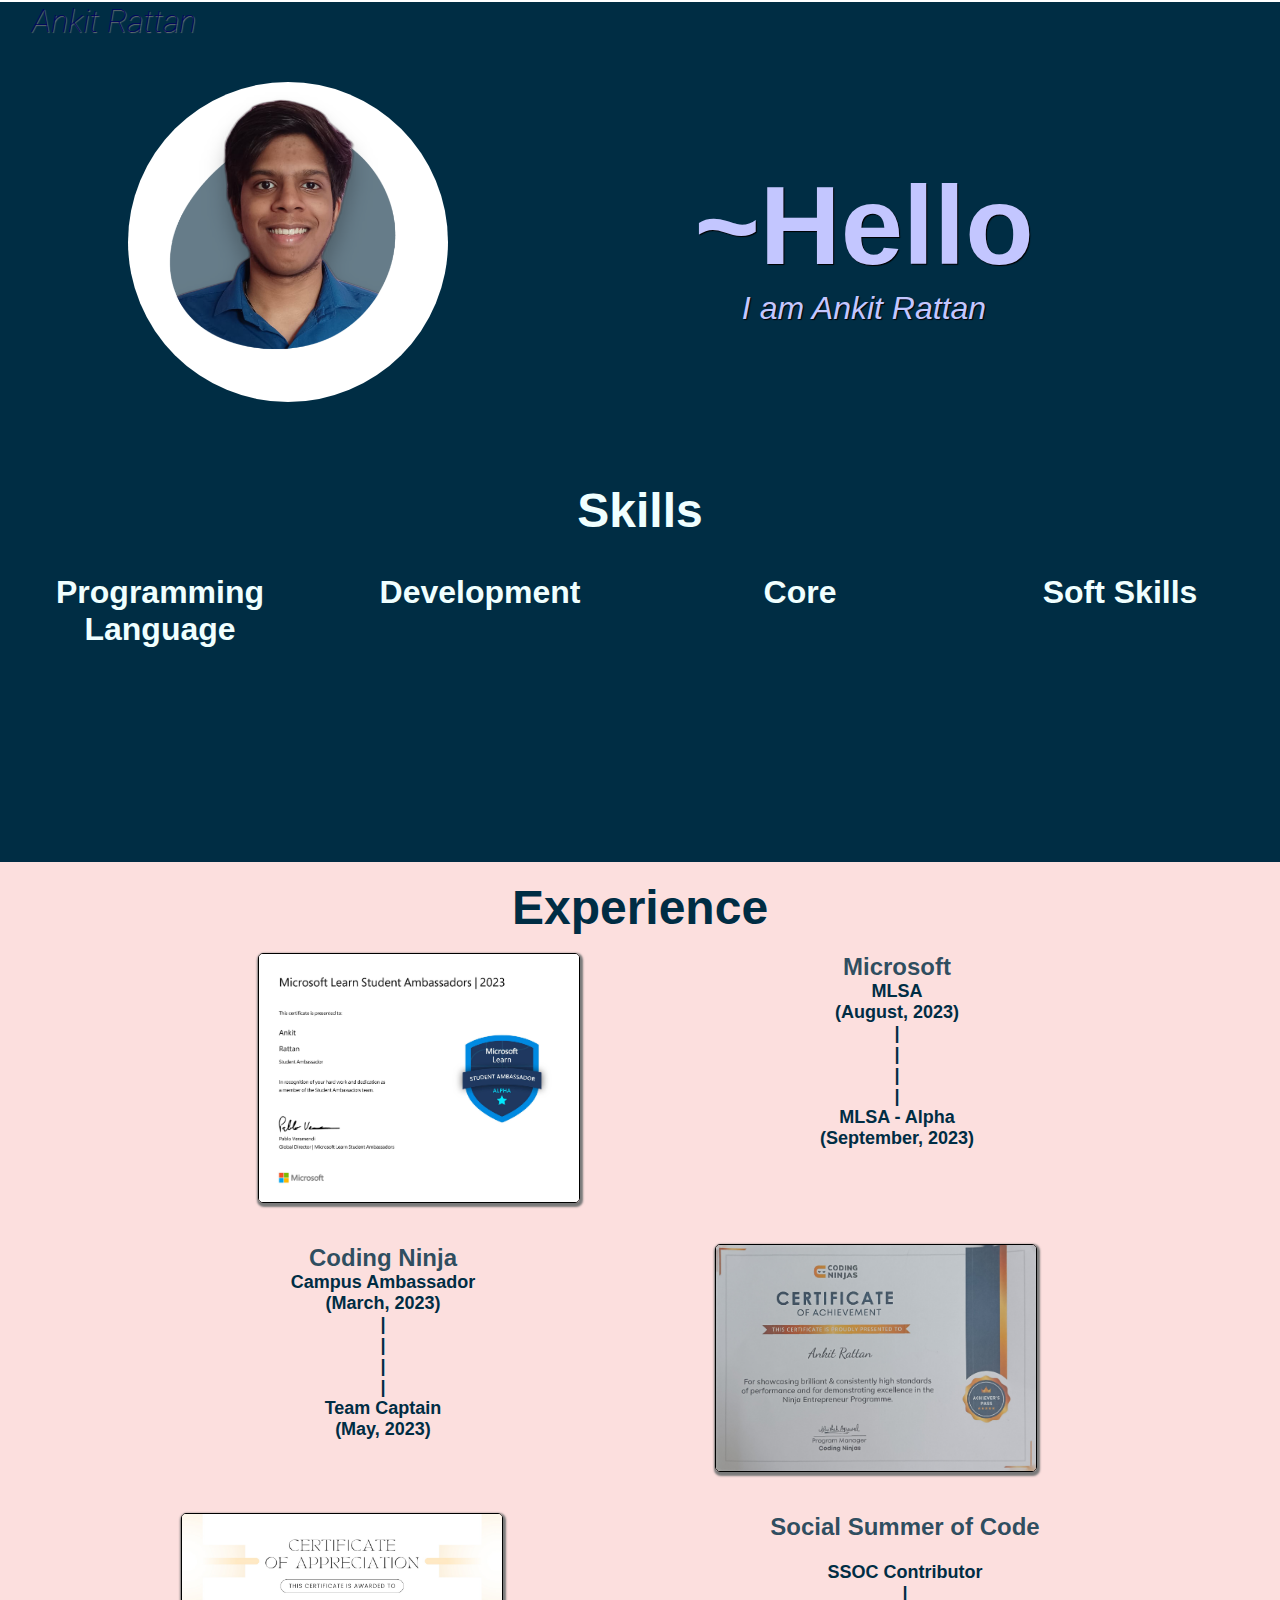
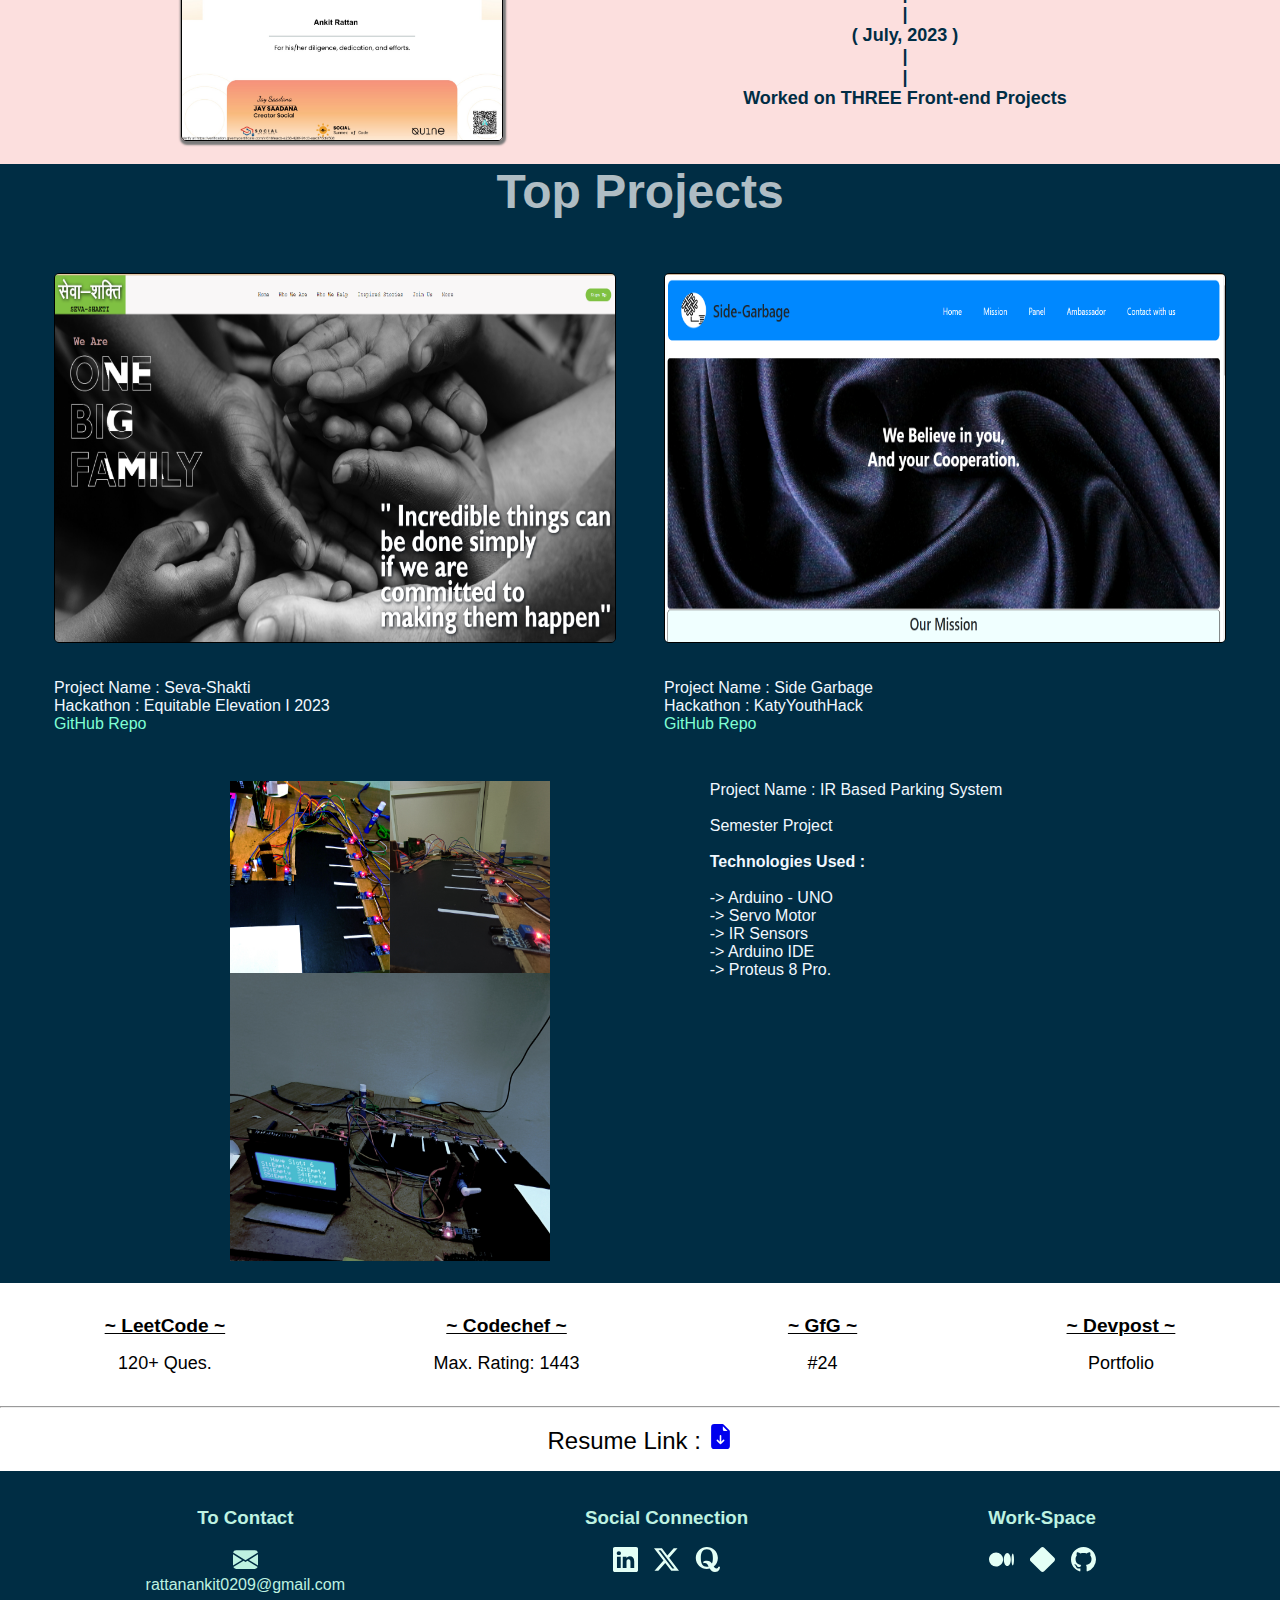
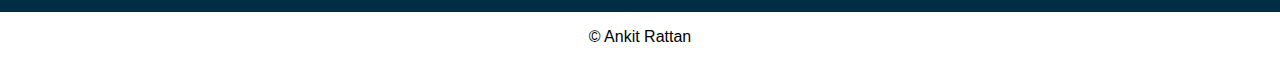
==== Task-1/index.html @ 02dae60f "more changes" ====
<!DOCTYPE html>
<html lang="en">
<head>
    <meta charset="UTF-8">
    <meta name="viewport" content="width=device-width, initial-scale=1.0">
    <title>Portfolio (Task_1)</title>
    <link rel="stylesheet" href="style.css">
    <link rel="stylesheet" href="https://fonts.googleapis.com/css?family=Roboto:100&display=swap">

    <style>
        
    </style>
</head>
<body>
<div class="upper">

    <!-- Header Section -->
    <nav>
        <h3><i>Ankit Rattan</i></h3>
    </nav>
    
    <br>
    
    <!-- About Section  -->
    
    <section class="about">
        <div class="image">
            <img src="images/profile-pic (1).png" alt="">
        </div>
        
        <div class="bio">
            <p><b> ~Hello  </b><br> I am Ankit Rattan </p>
            
        </div>
    </section>
    
    <br><br>
</div>
    <!-- Skill Section -->
    <section class="skill">
        <br>
        <h1>Skills</h1>
        <br><br>
        <div class="inside-skill">
            
            <div  class="prg skills">
                <h3><b>Programming Language</b></h3>
                <p>
                    C++ <br> Python <br> C
                </p>
            </div>
            <div class="dev skills">
                <h3><b>Development</b></h3>
                <p>

                    HTML <br> CSS <br> Bootstrap Framework <br> Javascript <br> JQuery
                </p>
                
            </div>
            <div class="core skills">
                <h3><b>Core</b></h3>
                <p>
                    Network Analysis <br> Transmission Line 
                <br><br><br>
                </p>
            </div>
            <div class="soft skills">
                <h3><b>Soft Skills</b></h3>
                <p>
                    Content Development <br> Digital Marketing <br> SEO 
                </p>
            </div>
        </div>
        </section>
    

    <!-- Experience -->

    
    <section class="exper">
        <br>
        <h1>Experience</h1>
        <br>
        <div class="inside-exp">
            <div class="microsoft common-exp">
                <div class="micro-img">
                    <img class="micro-ssoc-img" src="images/Microsoft Student Ambassador Certificate Alpha.jpg" alt="">
                </div>
                <div class="exp-side">

                    <h3>Microsoft</h3>
                    <span>                        
                        MLSA <br> (August, 2023)
                        <br>|<br>|<br>|<br>|<br>
                        MLSA - Alpha   
                        <br> (September, 2023)                 
                    </span>
                </div>

            </div>
            <br><br>
            <div class="cn common-exp">
                <div class="exp-side">
                    
                    <h3>Coding Ninja</h3>
                    
                    <span>
                        Campus Ambassador
                        <br> (March, 2023)
                        <br>|<br>|<br>|<br>|<br>
                        Team Captain
                        <br>
                        (May, 2023)
                    </span>
                </div>
                <div class="cn img">
                    <img id="cn-img" src="images/Cert. of achievement.jpg" alt="">
                </div>

            </div>
            <br><br>
            <div class="ssoc common-exp">
                <div class="ssoc-img">
                    <img class="micro-ssoc-img" src="images/Certificate SSOC-2.png" alt="">
                </div>
                <div class="exp-side">

                    <h3>Social Summer of Code</h3>
                    <br>
                    <span>
                        SSOC Contributor
                        <br>|<br>|<br>( July, 2023 ) <br>|<br>|<br>
                        Worked on THREE Front-end Projects
                    </span>
                    
                </div>
                </div>
        </div>
        <br>
    </section>



        
    <!-- Project Section  -->
    <div class="main-prj">
        
        <h1>Top Projects</h1>
        <br><br><br>
            <section class="project">
                
                <div class="seva-shakti prj-div">
                    <div class="images seva">
                    <img src="images/seva-shatki.png" alt="">
                </div>
                
                <div class="seva-shakti-txt">
                    <p>Project Name : Seva-Shakti</p>
                    
                    <p>Hackathon : Equitable Elevation I 2023</p>
                    
                    <a href="https://github.com/Ankit-Rattan/EQ-Hacks-Submission">GitHub Repo</a>
                    
                    
                </div>
            </div>
            <div class="side-garbage prj-div">
                <div class="images side">
                    <img src="images/side-garbage.png" alt="">
                </div>
                <div class="side-garbage-txt">
                    <p>Project Name : Side Garbage</p>
                    
                    <p>Hackathon : KatyYouthHack</p>
                    
                    <a href="https://github.com/Ankit-Rattan/KatyYouthHack"> GitHub Repo</a>
                </div>
            </div>
            <div class="ard-park ">
                <div class="ard ">
                    <img src="images/project-ard.jpg" alt="">
                    
                </div>
                <div class="ard-txt">
                    
                    <p>Project Name : IR Based Parking System</p>
                    <br>
                    <p>Semester Project</p>
                    <br>
                    <p><b>Technologies Used :</b> <br> <br> -> Arduino - UNO <br> -> Servo Motor <br>-> IR Sensors <br> -> Arduino IDE <br> -> Proteus 8 Pro.</p>
                </div>
            </div>
            <div class="course-prj">

            </div>
        </section>
        <br>
    </div>
        
    <!-- Blogs -->
    <section class="blog">

    </section>
    <!-- Programming Link -->


    <section class="cp">
        <div class="leetcode com-cp">
            <a href="https://leetcode.com/rattanankit2004/">~ LeetCode ~</a>
            <p>120+ Ques.</p>
        </div>
        <div class="codechef com-cp">
            <a href="https://www.codechef.com/users/ankitrattan "> ~ Codechef ~</a>
            <p>Max. Rating: 1443</p>
        </div>

        <div class="gfg com-cp">
            <a href="https://auth.geeksforgeeks.org/user/rattananul1v/practice">~ GfG ~</a>
            <p>#24</p>
        </div>

        <div class="devpost com-cp">
            <a href="https://devpost.com/rattanankit2004?ref_content=user-portfolio&ref_feature=portfolio&ref_medium=global-nav">~ Devpost ~</a>
            <p>Portfolio</p>
        </div>
    </section>
<hr>
    <!-- Resume Section -->
    <section class="resume">
        <!-- Link to Resume  -->
        Resume Link : 
        <!-- Download icon  -->
        <a href="#resume-link">
            <svg xmlns="http://www.w3.org/2000/svg" width="25" height="25" fill="currentColor" class="bi bi-file-earmark-arrow-down-fill" viewBox="0 0 16 16">
                <path d="M9.293 0H4a2 2 0 0 0-2 2v12a2 2 0 0 0 2 2h8a2 2 0 0 0 2-2V4.707A1 1 0 0 0 13.707 4L10 .293A1 1 0 0 0 9.293 0zM9.5 3.5v-2l3 3h-2a1 1 0 0 1-1-1zm-1 4v3.793l1.146-1.147a.5.5 0 0 1 .708.708l-2 2a.5.5 0 0 1-.708 0l-2-2a.5.5 0 0 1 .708-.708L7.5 11.293V7.5a.5.5 0 0 1 1 0z"/>
            </svg>
        </a>


    </section>
    <!-- Contact Section  -->

    <section class="contact">
        <!-- <h1>Let's Grow Together</h1> -->
        <br><br>
        <div class="inner-contact">


            <!-- Email -->
            <div class="email-contact">
               <h3> To Contact </h3>
                <br>
                <svg xmlns="http://www.w3.org/2000/svg" width="25" height="25" fill="currentColor" class="bi bi-envelope-fill" viewBox="0 0 16 16">
                    <path d="M.05 3.555A2 2 0 0 1 2 2h12a2 2 0 0 1 1.95 1.555L8 8.414.05 3.555ZM0 4.697v7.104l5.803-3.558L0 4.697ZM6.761 8.83l-6.57 4.027A2 2 0 0 0 2 14h12a2 2 0 0 0 1.808-1.144l-6.57-4.027L8 9.586l-1.239-.757Zm3.436-.586L16 11.801V4.697l-5.803 3.546Z"/>
                  </svg>

                <p>rattanankit0209@gmail.com</p>
                  <br>
            </div>
            
            <!-- Social Contact -->
            <div class="social-contact ">
                <h3>Social Connection</h3>
                <br>
                <div class="social-line">

                    <!-- LinkedIn -->
                    <div class="linkedin">
                        <a href=""><svg xmlns="http://www.w3.org/2000/svg" width="25" height="25" fill="currentColor" class="bi bi-linkedin" viewBox="0 0 16 16">
                        <path d="M0 1.146C0 .513.526 0 1.175 0h13.65C15.474 0 16 .513 16 1.146v13.708c0 .633-.526 1.146-1.175 1.146H1.175C.526 16 0 15.487 0 14.854V1.146zm4.943 12.248V6.169H2.542v7.225h2.401zm-1.2-8.212c.837 0 1.358-.554 1.358-1.248-.015-.709-.52-1.248-1.342-1.248-.822 0-1.359.54-1.359 1.248 0 .694.521 1.248 1.327 1.248h.016zm4.908 8.212V9.359c0-.216.016-.432.08-.586.173-.431.568-.878 1.232-.878.869 0 1.216.662 1.216 1.634v3.865h2.401V9.25c0-2.22-1.184-3.252-2.764-3.252-1.274 0-1.845.7-2.165 1.193v.025h-.016a5.54 5.54 0 0 1 .016-.025V6.169h-2.4c.03.678 0 7.225 0 7.225h2.4z"/>
                      </svg></a>
                </div>
                <!-- Twitter -->
                <div class="twitter">
                    <a href=""><svg xmlns="http://www.w3.org/2000/svg" width="25" height="25" fill="currentColor" class="bi bi-twitter-x" viewBox="0 0 16 16">
                        <path d="M12.6.75h2.454l-5.36 6.142L16 15.25h-4.937l-3.867-5.07-4.425 5.07H.316l5.733-6.57L0 .75h5.063l3.495 4.633L12.601.75Zm-.86 13.028h1.36L4.323 2.145H2.865l8.875 11.633Z"/>
                    </svg>
                </a>
            </div>
            <!-- Quora -->
            <div class="quora">
                <a href=""><svg xmlns="http://www.w3.org/2000/svg" width="25" height="25" fill="currentColor" class="bi bi-quora" viewBox="0 0 16 16">
                    <path d="M8.73 12.476c-.554-1.091-1.204-2.193-2.473-2.193-.242 0-.484.04-.707.142l-.43-.863c.525-.45 1.373-.808 2.464-.808 1.697 0 2.568.818 3.26 1.86.41-.89.605-2.093.605-3.584 0-3.724-1.165-5.636-3.885-5.636-2.68 0-3.839 1.912-3.839 5.636 0 3.704 1.159 5.596 3.84 5.596.425 0 .811-.046 1.166-.15Zm.665 1.3a7.127 7.127 0 0 1-1.83.244C3.994 14.02.5 11.172.5 7.03.5 2.849 3.995 0 7.564 0c3.63 0 7.09 2.828 7.09 7.03 0 2.337-1.09 4.236-2.675 5.464.512.767 1.04 1.277 1.773 1.277.802 0 1.125-.62 1.179-1.105h1.043c.061.647-.262 3.334-3.178 3.334-1.767 0-2.7-1.024-3.4-2.224Z"/>
                </svg></a>
            </div>
        </div>
        </div>
            
            <!-- Work-show  Contact -->
            <div class="work-contact">
                <h3>Work-Space</h3>
                <br>
                <div class="social-line">

                    <!-- Medium -->
                    <div class="medium">
                        <a href=""><svg xmlns="http://www.w3.org/2000/svg" width="25" height="25" fill="currentColor" class="bi bi-medium" viewBox="0 0 16 16">
                            <path d="M9.025 8c0 2.485-2.02 4.5-4.513 4.5A4.506 4.506 0 0 1 0 8c0-2.486 2.02-4.5 4.512-4.5A4.506 4.506 0 0 1 9.025 8zm4.95 0c0 2.34-1.01 4.236-2.256 4.236-1.246 0-2.256-1.897-2.256-4.236 0-2.34 1.01-4.236 2.256-4.236 1.246 0 2.256 1.897 2.256 4.236zM16 8c0 2.096-.355 3.795-.794 3.795-.438 0-.793-1.7-.793-3.795 0-2.096.355-3.795.794-3.795.438 0 .793 1.699.793 3.795z"/>
                        </svg></a>
                    </div>
                    <!-- HashNode -->
                    <div class="hashnode">
                        <a href=""><svg xmlns="http://www.w3.org/2000/svg" width="25" height="25" fill="currentColor" class="bi bi-diamond-fill" viewBox="0 0 16 16">
                            <path fill-rule="evenodd" d="M6.95.435c.58-.58 1.52-.58 2.1 0l6.515 6.516c.58.58.58 1.519 0 2.098L9.05 15.565c-.58.58-1.519.58-2.098 0L.435 9.05a1.482 1.482 0 0 1 0-2.098L6.95.435z"/>
                          </svg></a>
                    </div>
                    <!-- github -->
                    <div class="github">
                        <a href=""><svg xmlns="http://www.w3.org/2000/svg" width="25" height="25" fill="currentColor" class="bi bi-github" viewBox="0 0 16 16">
                            <path d="M8 0C3.58 0 0 3.58 0 8c0 3.54 2.29 6.53 5.47 7.59.4.07.55-.17.55-.38 0-.19-.01-.82-.01-1.49-2.01.37-2.53-.49-2.69-.94-.09-.23-.48-.94-.82-1.13-.28-.15-.68-.52-.01-.53.63-.01 1.08.58 1.23.82.72 1.21 1.87.87 2.33.66.07-.52.28-.87.51-1.07-1.78-.2-3.64-.89-3.64-3.95 0-.87.31-1.59.82-2.15-.08-.2-.36-1.02.08-2.12 0 0 .67-.21 2.2.82.64-.18 1.32-.27 2-.27.68 0 1.36.09 2 .27 1.53-1.04 2.2-.82 2.2-.82.44 1.1.16 1.92.08 2.12.51.56.82 1.27.82 2.15 0 3.07-1.87 3.75-3.65 3.95.29.25.54.73.54 1.48 0 1.07-.01 1.93-.01 2.2 0 .21.15.46.55.38A8.012 8.012 0 0 0 16 8c0-4.42-3.58-8-8-8z"/>
                          </svg></a>
                    </div>


                </div>

                
            </div>
            
        </div>
    </section>

    <!-- Footer -->
    <footer>
        <p> &copy  Ankit Rattan</p>
    </footer>
</body>
</html>
---- Task-1/style.css ----
*{
    margin: 0;
    padding: 0;
}
body{
    /* background-image: url("images/blob-scatter-haikei.png"); */
    background-repeat: no-repeat;
    background-size: cover;
    background-position:top;
    /* background-color: rgb(244, 255, 219); */

}
.upper{
    background-color: rgb(0, 45, 68);

}
/* Navbar */

nav{
    
    border: 0px solid rgba(165, 165, 165, 0);
    /* background-color: rgb(225, 225, 225); */
    border-radius: 5px;
    /* box-shadow: 1px 1px 1px rgba(98, 98, 98, 0.505); */
}

@keyframes nameblink {
    0% {
        color: rgb(255, 242, 178);

    }
    10%{
        color: rgb(255, 242, 178);
    }
    11% {
        color: rgb(0, 8, 99);
    }
    12% {
        color: rgb(255, 242, 178);

    }
    20% {
        color: rgb(0, 8, 99);
    }
    21% {
        color: rgb(255, 242, 178);
    }
    22% {
        color: rgb(255, 242, 178);

    }
    90% {
        color: rgb(255, 242, 178);

    }
    91% {
        color: rgb(0, 8, 99);
    }
    92% {
        color: rgb(255, 242, 178);

    }
    100% {
        color: rgb(255, 242, 178);
    }
  }
nav h3{
    margin : 2px 2px 2px 2px;
    margin-left: 2rem;
    font-family: 'Roboto', sans-serif;
    font-weight: 100;
    font-size:xx-large;
    color:rgb(0, 0, 95);
    text-shadow: 1px 1px 1px rgb(125, 125, 125);
    animation-name: nameblink;
    animation-duration: 3s;
    /* animation-timing-function: linear; */
    animation-iteration-count: infinite;
}

  

/* About Section  */

.about{
    border: 0px solid rgba(255, 255, 255, 0);
    /* background-color: rgba(255, 255, 255, 0.135);     */
    display: flex;
    gap:10%;
    flex-wrap: wrap;
    justify-content: center; 

}

.about .image img{
    /* box-shadow: 2px 5px 5px rg b(87, 87, 87); */
    border-radius: 50%;
    transition-duration: 0.5s;
    max-width: 20rem;
    justify-content: center;
    justify-items: center;
    margin: 7%;
    margin-left: 40%;
}
.image img:hover{
    box-shadow:5px 7px 7px 7px rgb(69, 69, 69);
    transition-duration: 0.5s;
}

.bio{
    /* border: 0px solid white; */
    /* background-color: white; */
    border-radius: 48%;
    margin: auto;
    transition-duration: .5s;
}
.bio p{
    color: rgb(195, 198, 255);
    text-shadow: 1px 1px 1px black;
    justify-content: center;
    text-align: center;
    margin: 1rem;
    font-size:xx-large;
    font-style: italic;
    font-family: 'Lucida Sans', 'Lucida Sans Regular', 'Lucida Grande', 'Lucida Sans Unicode', Geneva, Verdana, sans-serif;
}
.bio p b{
    font-style:normal;
    font-family:'Trebuchet MS', 'Lucida Sans Unicode', 'Lucida Grande', 'Lucida Sans', Arial, sans-serif;
    color: rgb(195, 198, 255);
    font-size:7rem;
}

/* .bio:hover{
    box-shadow: 2px 2px 2px 2px  rgb(82, 82, 82);
    transition-duration: .5s;
} */


/* Skill Section */
.skill{
    background-color: rgb(0, 45, 68);
    z-index: 1;
    
}
.inside-skill{
    
    display: flex;

}


.skill h1{
    font-size: 3rem;
    font-family: Arial, Helvetica, sans-serif;
    margin: auto;
    text-align: center;
    color: azure;
}

.skills{
    border: 0px solid rgba(128, 128, 128, 0.416);
    text-align: center;
    /* background-color: white; */
    border-radius: 10px;
    font-family: 'Segoe UI', Tahoma, Geneva, Verdana, sans-serif;
    margin: auto;
    height: 15rem;
    width: 15rem;
    font-size: larger;
    transition-duration: .5s;
    margin-bottom: 3rem;
    color: azure;
}
.skills h3{
    font-size: xx-large;
}
.skills p{
    color: rgb(0, 45, 68);
    transition-duration: .5s;

}

.skills:hover{
    background-color:rgba(129, 213, 255, 0.502);
    /* box-shadow: 2px 2px 2px white; */
    transition-duration:.5s;
}
.skills p:hover{
    color: azure;
}

/* Experience */

.exper{
    text-align: center;  
    background-color: rgba(250, 201, 199, 0.584);
    /* background-color: rgba(244, 173, 170, 0.584); */
    background-repeat: no-repeat;
    background-position: center;
    background-size: cover;  
}

.exper h1{
    margin: auto;
    text-align: center;
    font-family:Verdana, Geneva, Tahoma, sans-serif;
    font-size: 3rem;
    color: rgb(0, 45, 68);
    /* text-shadow: 1px 1px 1px rgb(219, 255, 157); */

}

.common-exp{
    display: flex;
    flex-wrap: wrap;
    gap: 15rem;
    justify-content: center;
    font-size: large;
    font-family:'Gill Sans', 'Gill Sans MT', Calibri, 'Trebuchet MS', sans-serif;

}
.exp-side h3{
    color: rgba(0, 45, 68, 0.824);
    font-size:x-large;
}
.common-exp span{
    
    color: rgb(0, 45, 68);
    font-weight: bolder;

}

.common-exp img{
    border: 1px solid black;
    border-radius: 5px;
    max-width: 20rem;
    max-width: 20rem;   
    box-shadow: 1px 2px 2px 2px rgb(122, 122, 122);  
}


.microsoft{
    margin-left: 0px;
}
.cn{

    margin-right: 0px;
}
.ssoc{
    margin-left: 0px;
    
}

.ssoc .exp-side{
    margin-right: 2rem;
}
.microsoft .exp-side{
    margin-right: 3rem;
}
.cn .exp-side{
    margin-left: 3rem;
}


/* Project Section */
.main-prj{
    background-color: rgb(0, 45, 68);
    background-repeat: no-repeat;
    background-position: center;
    background-size: cover; 

}
.main-prj h1{
    margin: auto;
    text-align: center;
    font-family:Verdana, Geneva, Tahoma, sans-serif;
    font-size: 3rem;
    color: rgba(255, 255, 255, 0.692);
    /* text-shadow: 2px 2px 2px black; */
    animation-name: outlineblink;
    animation-duration: 3s;
    /* animation-timing-function: linear; */
    animation-iteration-count: infinite;
}
.project{
      justify-content: center;  
      display: flex;
      flex-wrap: wrap;
      gap: 3rem;
      color: aliceblue;
      font-family:'Lucida Sans', 'Lucida Sans Regular', 'Lucida Grande', 'Lucida Sans Unicode', Geneva, Verdana, sans-serif;
}

.prj-div{
    display: flex;
    flex-direction: column;
    justify-content: center;
    gap: 2rem;
    transition-duration: .5s;

}

.prj-div a{
    text-decoration: none;
    color: aquamarine;
}
.prj-div a:hover{
    color: beige;
}
.prj-div img:hover{
    opacity:50%;
    transition-duration: .5s;
}
.project .images img{
    width: 35rem;
    height: 23rem;
    border: 1px solid black;
    border-radius: 5px;

}
.ard-park{
    justify-content: center;
    display: flex;
    gap: 10rem;
}
.ard img{
    width: 20rem;
    height: 30rem;
}

/* Blogs */

/* Programming Link */
.cp{
    display: flex;
    flex-wrap: wrap;
    justify-content: space-around;
    transition-duration: .5s;
}
.cp:hover{
    background-color: rgb(227, 227, 227);
    transition-duration: .5s;
}
.com-cp{
    font-family:'Gill Sans', 'Gill Sans MT', Calibri, 'Trebuchet MS', sans-serif;
    text-align: center;
    justify-content:center;
    margin-top: 2rem;
    margin-bottom: 2rem;
}
.com-cp a{
    margin: 1px 1px 1px 1px;
    font-weight: bold;
    font-size: larger;
    text-decoration:underline;
    color:black;
}
.com-cp a:hover{
    color:coral;
}
.com-cp p{
    justify-content: center;
    text-align: center;
    font-size: large;
    margin-top: 1rem;
}
/* Resume */
.resume{
    font-family:'Trebuchet MS', 'Lucida Sans Unicode', 'Lucida Grande', 'Lucida Sans', Arial, sans-serif;
    font-size:x-large;
    margin: 1rem 1rem 1rem 1rem;
    justify-content: center;
    text-align: center;

}
.resume a:hover{
    color:cadetblue;
}

/* Contact Section */
.contact{
    background-color: rgb(0, 45, 68);
    justify-content: center;
    text-align: center;
    font-family:'Lucida Sans', 'Lucida Sans Regular', 'Lucida Grande', 'Lucida Sans Unicode', Geneva, Verdana, sans-serif;
    color: rgb(190, 242, 225);
}

.inner-contact{
    justify-content: center;
    display: flex;
    justify-content: space-around;
    flex-wrap: wrap;
}

.email-contact{
    margin-left: 2%;
    transition-duration: .5s;
}
.email-contact svg:hover{
    color: rgb(208, 31, 31);
}

.work-contact{
    margin-right: 5%;
}
.social-line{
    justify-content: center;
    display: flex;
    gap: 1rem;   
    color: rgb(190, 242, 225);
}

.social-line a{
    color: rgb(228, 255, 246);
    transition-duration: .5s;
}

.linkedin a:hover{
    color: blue;
    transition-duration: .5s;
}
.twitter a:hover{
    color: grey;
    transition-duration: .5s;
}
.quora a:hover{
    color: red;
    transition-duration: .5s;
}
.medium a:hover{
    background-color: white;
    color: rgb(43, 43, 43);
    border-radius: 50%;
    transition-duration: .5s;
}
.hashnode a:hover{
    color: rgb(2, 2, 86);
    transition-duration: .5s;
}
.github a:hover{
    color: rgb(30, 30, 52);
    transition-duration: .5s;

}

/* Footer */
footer{
    justify-content: center;
    text-align: center;
    font-family: 'Gill Sans', 'Gill Sans MT', Calibri, 'Trebuchet MS', sans-serif;
    margin: 1rem 1rem 1rem 1rem;
}
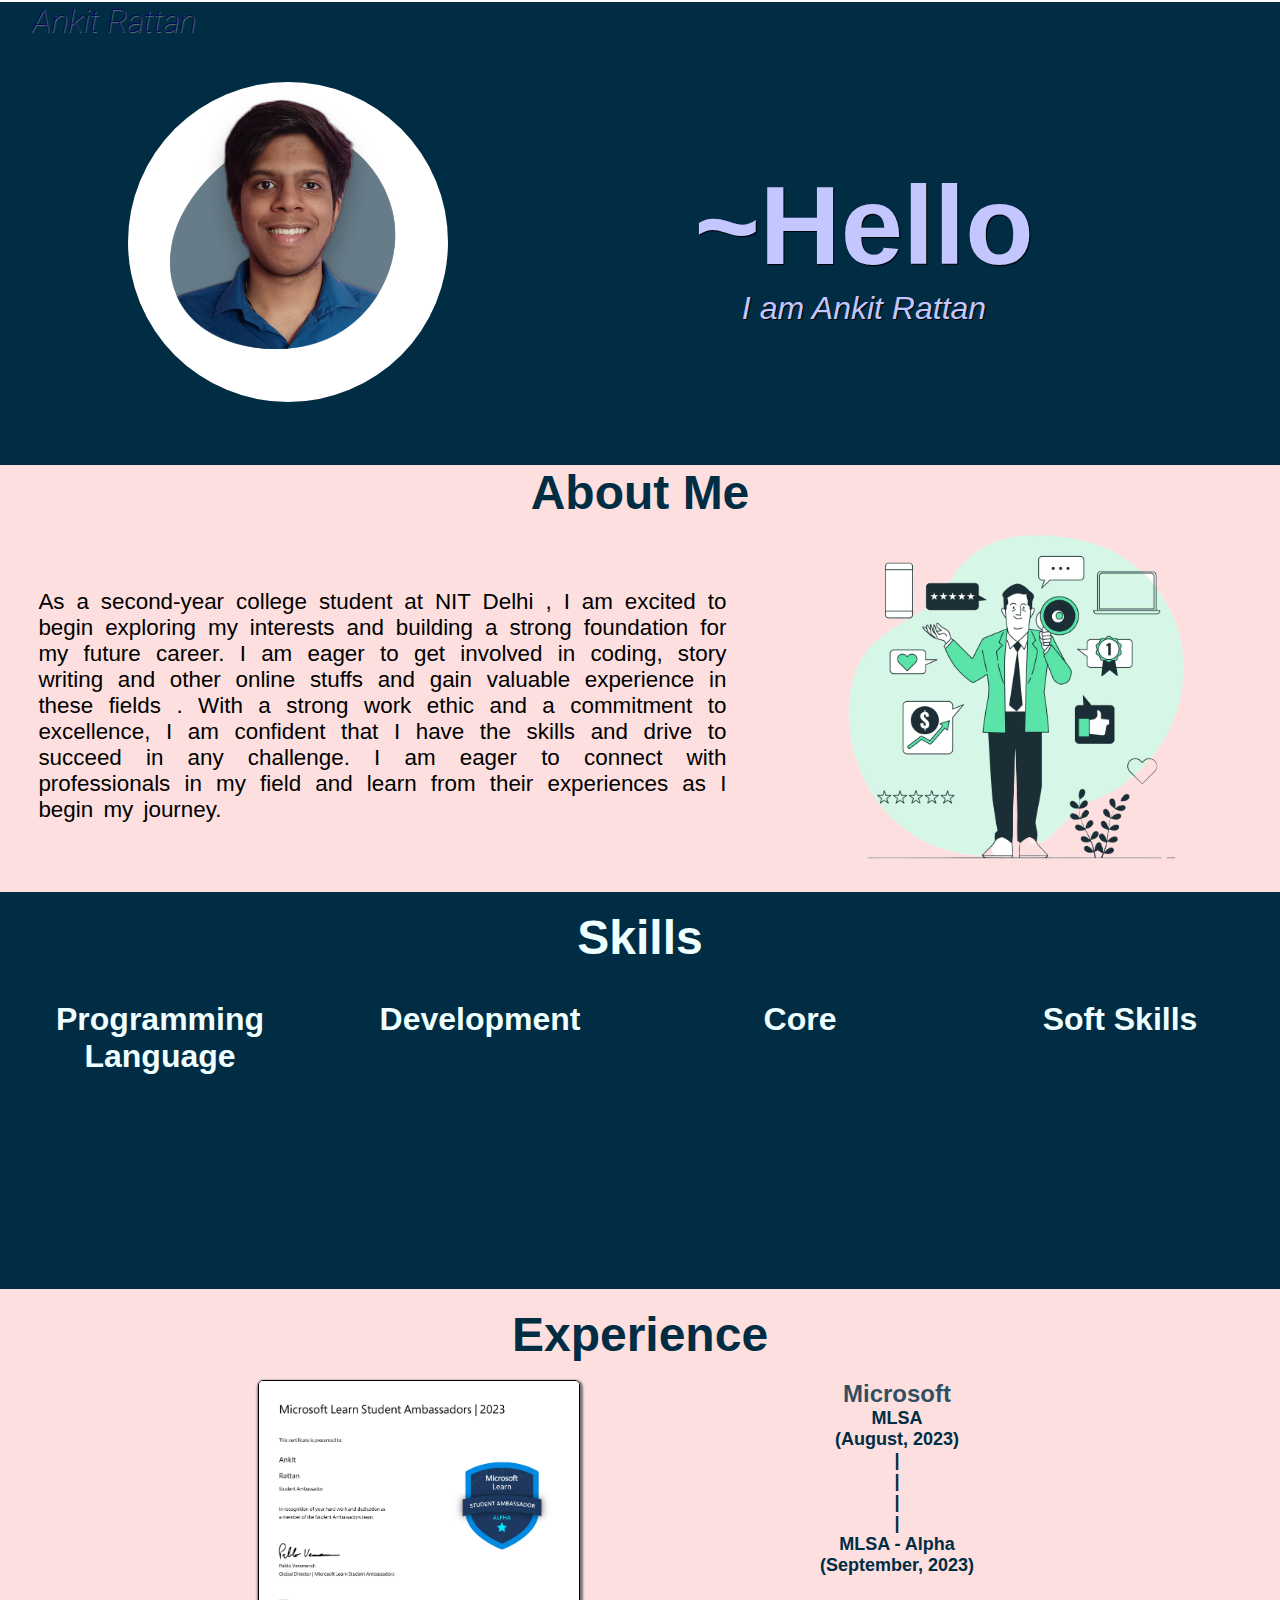
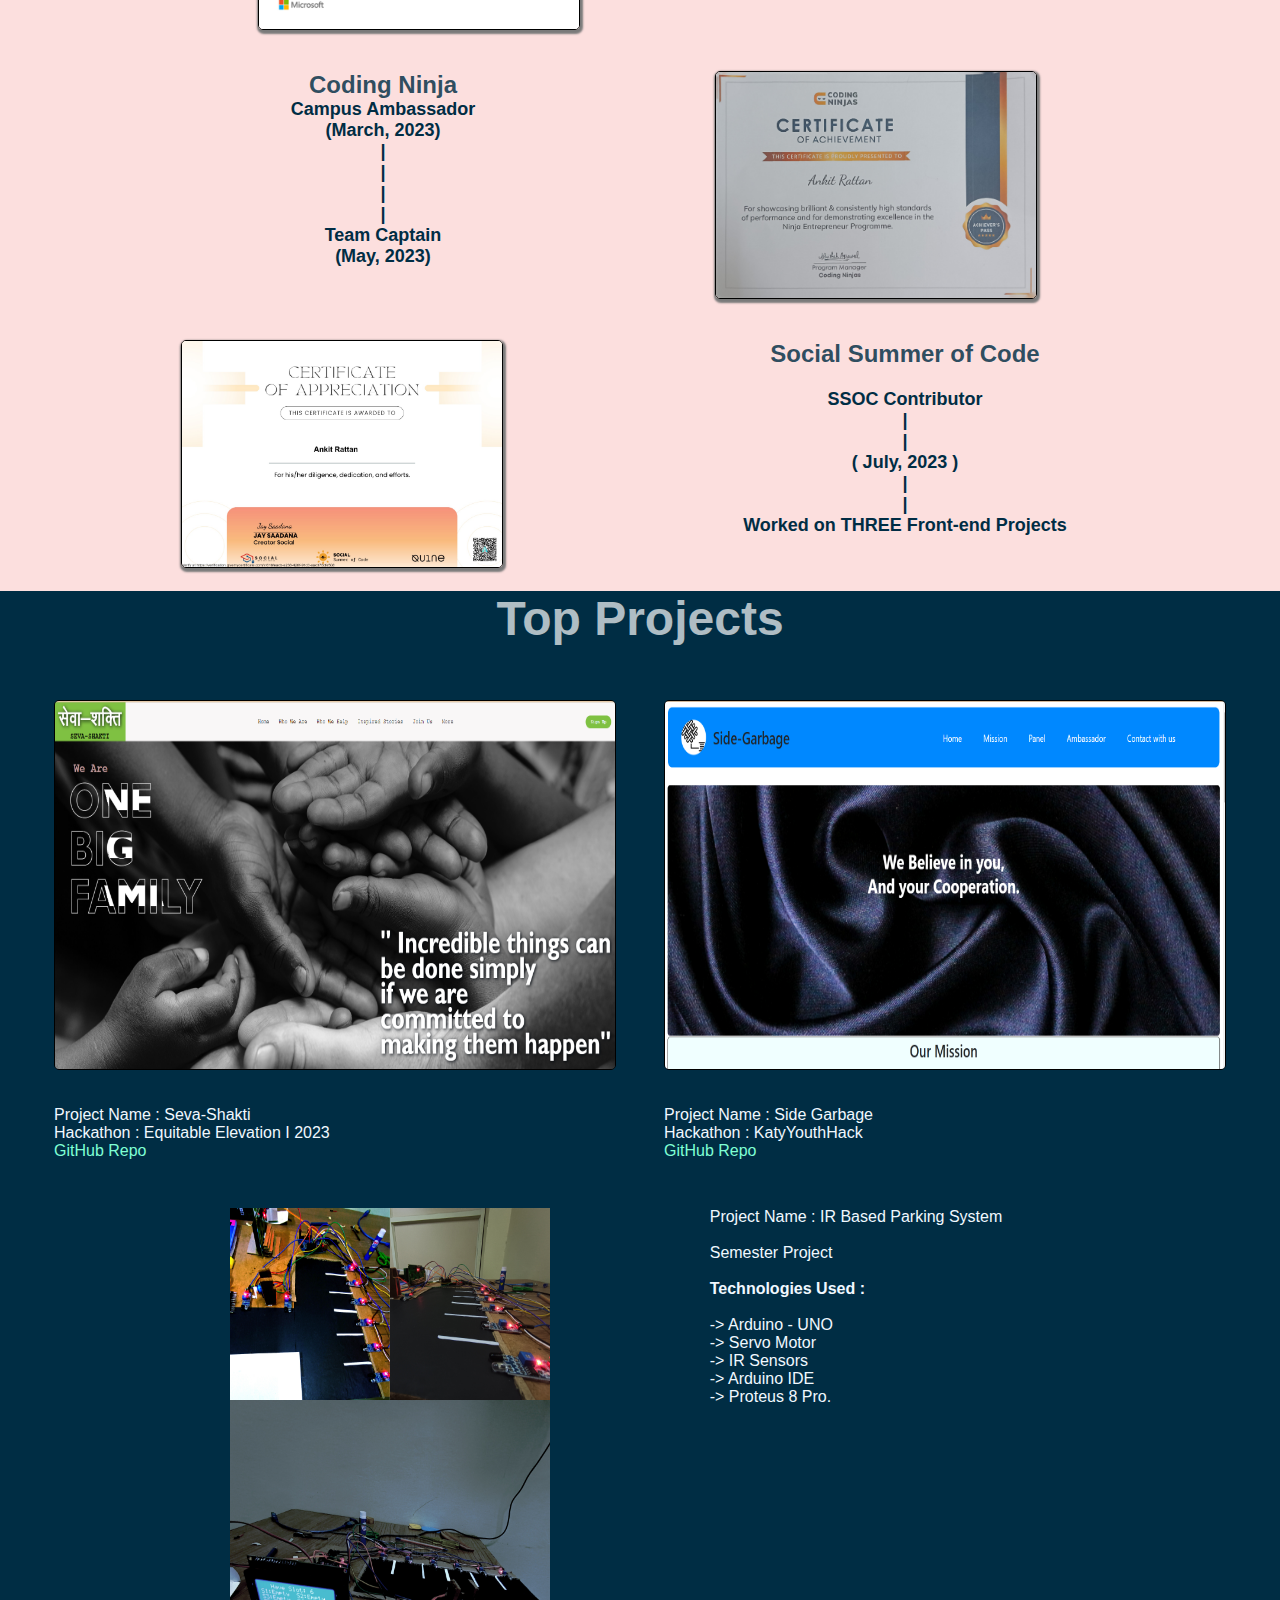
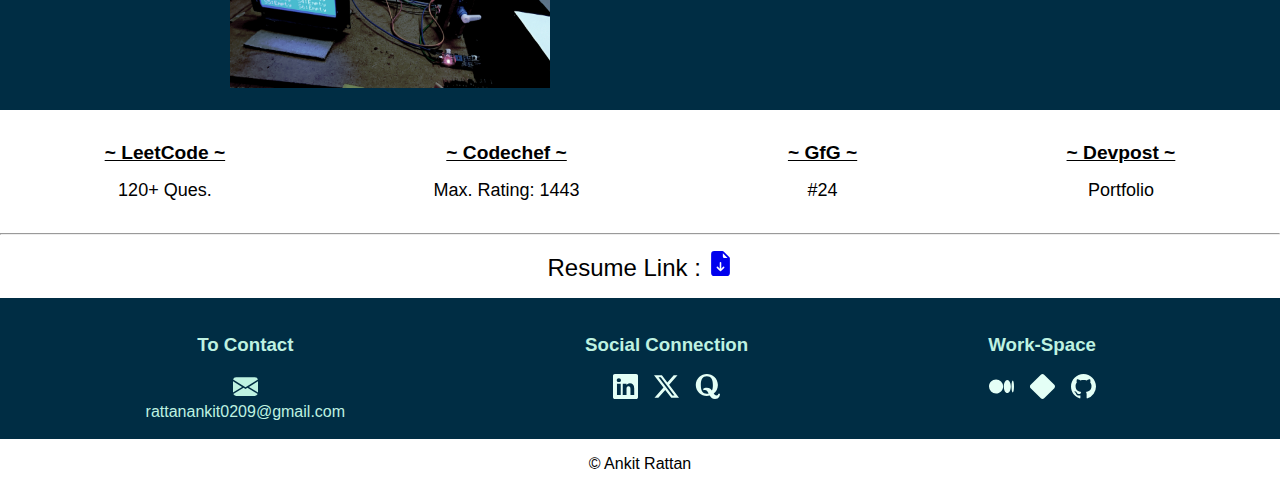
==== commit 69697f51: "Adding about section" ====
--- a/Task-1/index.html
+++ b/Task-1/index.html
@@ -36,6 +36,21 @@
     
     <br><br>
 </div>
+
+<!-- About me section  -->
+<section class="abt-me">
+    <h1>About Me</h1>
+    <div class="inner-abt">
+
+        <div class="txt-abt">
+            <p>As a second-year college student at NIT Delhi , I am excited to begin exploring my interests and building a strong foundation for my future career. I am eager to get involved in coding, story writing and other online stuffs and gain valuable experience in these fields . With a strong work ethic and a commitment to excellence, I am confident that I have the skills and drive to succeed in any challenge. I am eager to connect with professionals in my field and learn from their experiences as I begin my journey.</p>
+        </div>
+        <div class="abt-img">
+            <img src="images/about-me-img.png" alt="">
+        </div>
+    </div>
+</section>  
+
     <!-- Skill Section -->
     <section class="skill">
         <br>
@@ -67,7 +82,7 @@
             <div class="soft skills">
                 <h3><b>Soft Skills</b></h3>
                 <p>
-                    Content Development <br> Digital Marketing <br> SEO 
+                    Content Development <br> Digital Marketing <br> SEO <br> Hubspot Certified Content-Marketing
                 </p>
             </div>
         </div>
@@ -197,10 +212,7 @@
         <br>
     </div>
         
-    <!-- Blogs -->
-    <section class="blog">
-
-    </section>
+
     <!-- Programming Link -->
 
 
--- a/Task-1/style.css
+++ b/Task-1/style.css
@@ -136,6 +136,36 @@
     transition-duration: .5s;
 } */
 
+/* About Me */
+.abt-me{
+    background-color: rgba(250, 201, 199, 0.584);
+    justify-content: center;
+    text-align: center;
+}
+.inner-abt{
+    text-align: justify;
+    display: flex;
+    
+}
+.abt-me h1{
+    color: rgb(0, 45, 68);
+    font-size: 3rem;
+    font-family: Arial, Helvetica, sans-serif;
+}
+.txt-abt{
+    margin: auto;
+    margin-left: 3%;
+    width: 43rem;
+    font-family:'Gill Sans', 'Gill Sans MT', Calibri, 'Trebuchet MS', sans-serif;
+    text-shadow: 1px black;
+    word-spacing: 4px;
+    font-size: 1.4rem;
+}
+.abt-img img{
+    width: 23rem;
+    margin: auto;
+    margin-right: 5rem;
+}
 
 /* Skill Section */
 .skill{
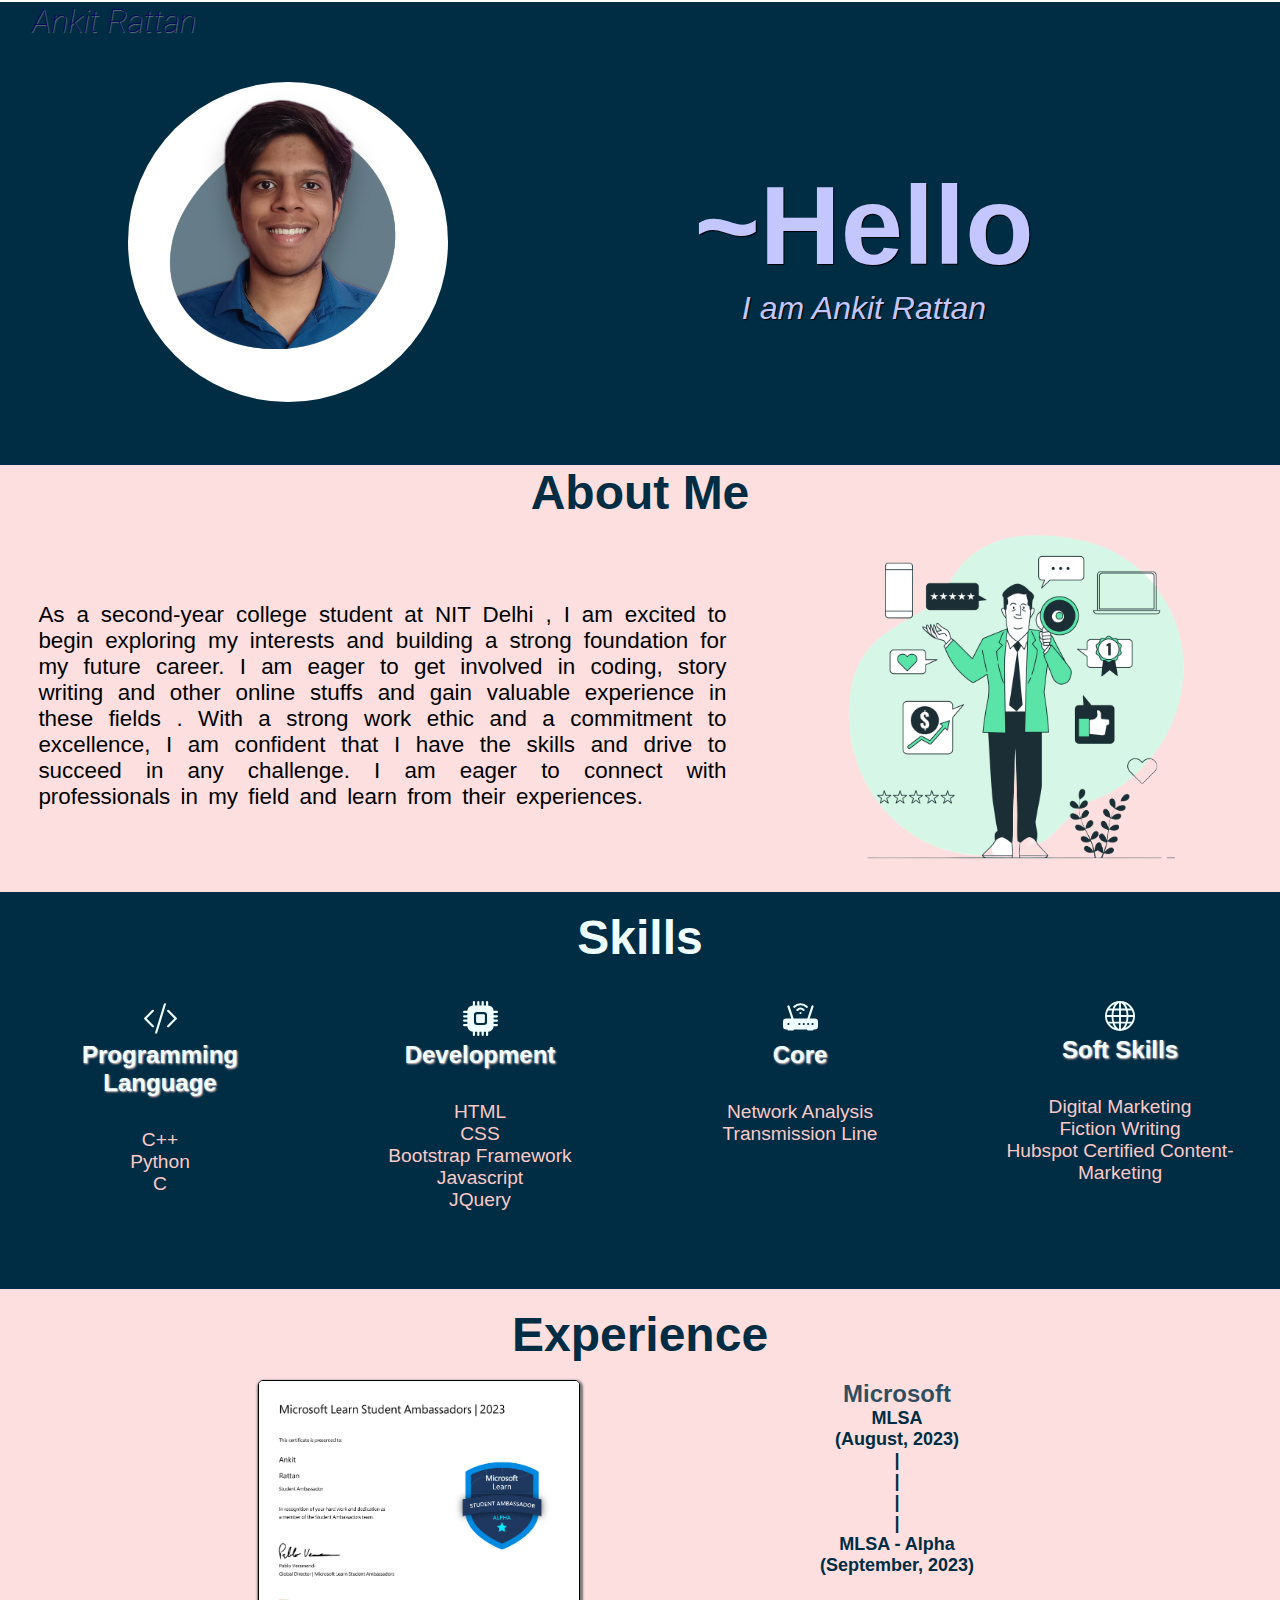
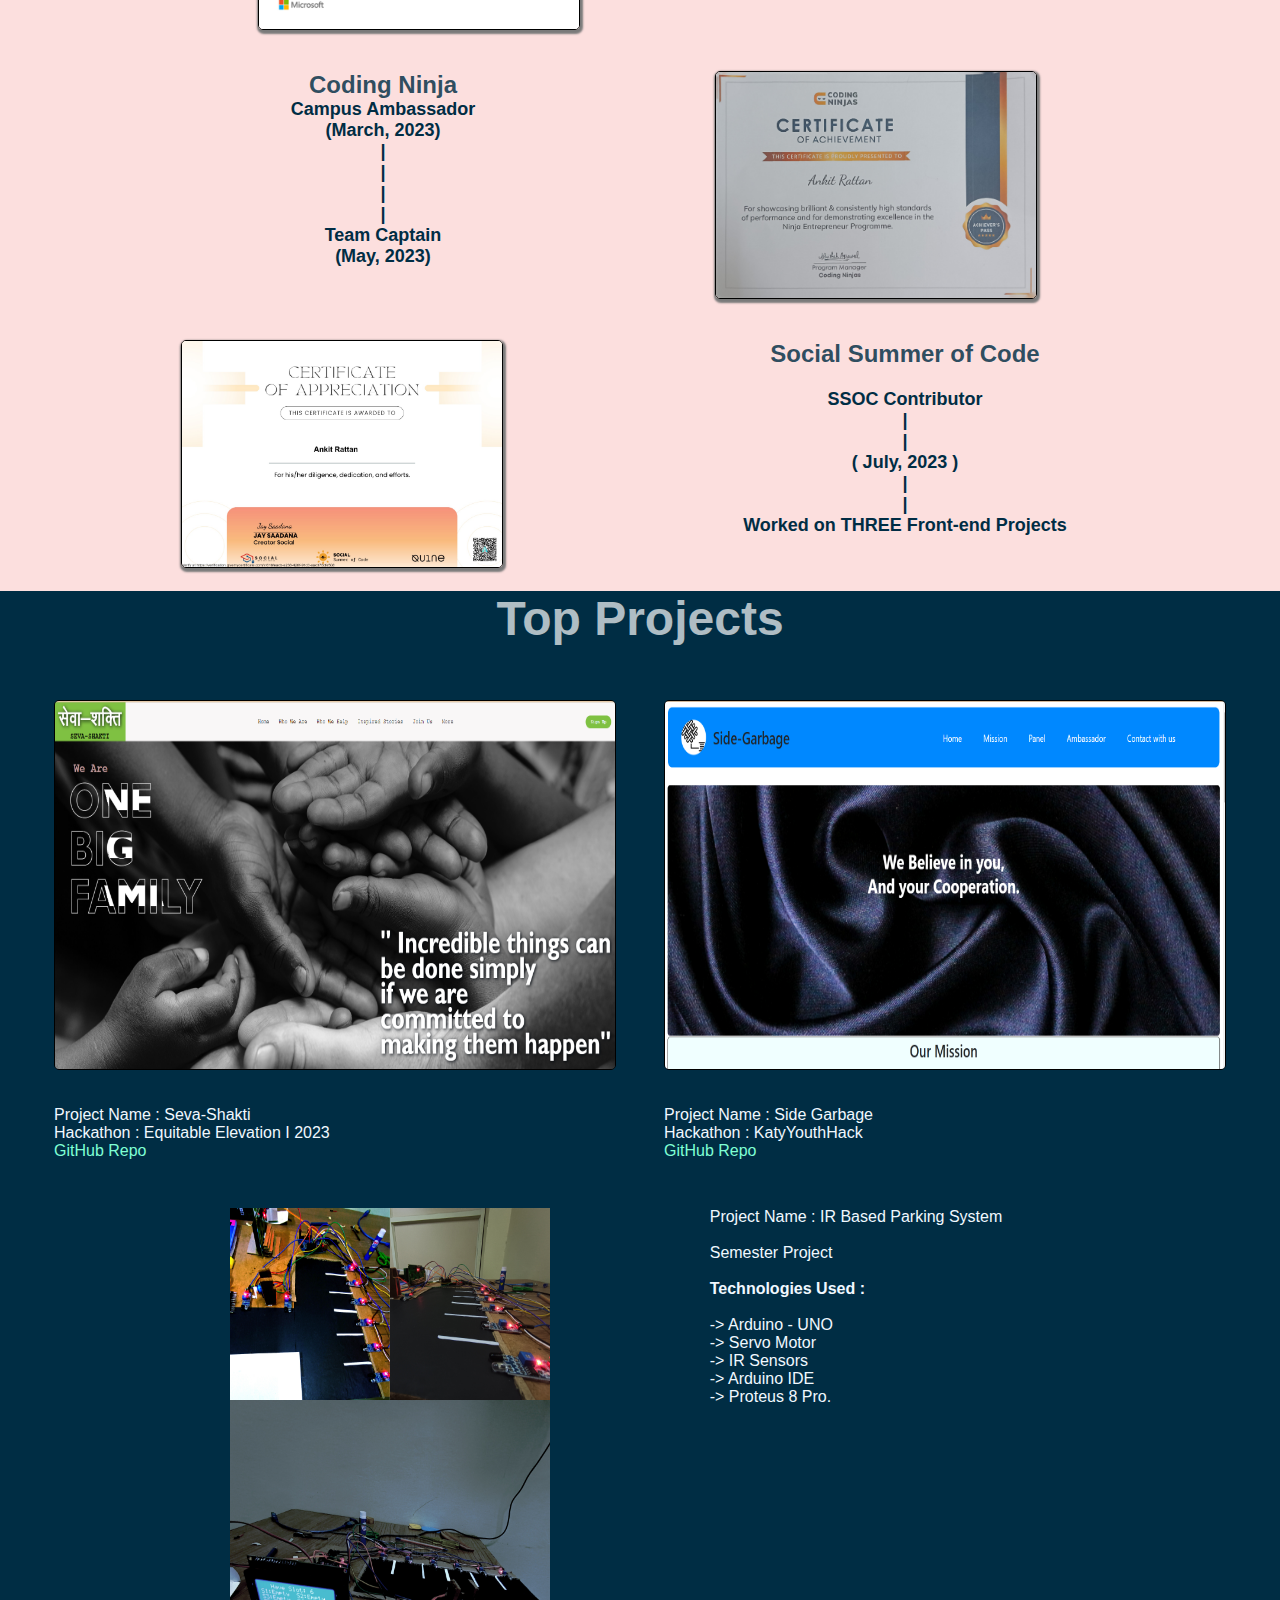
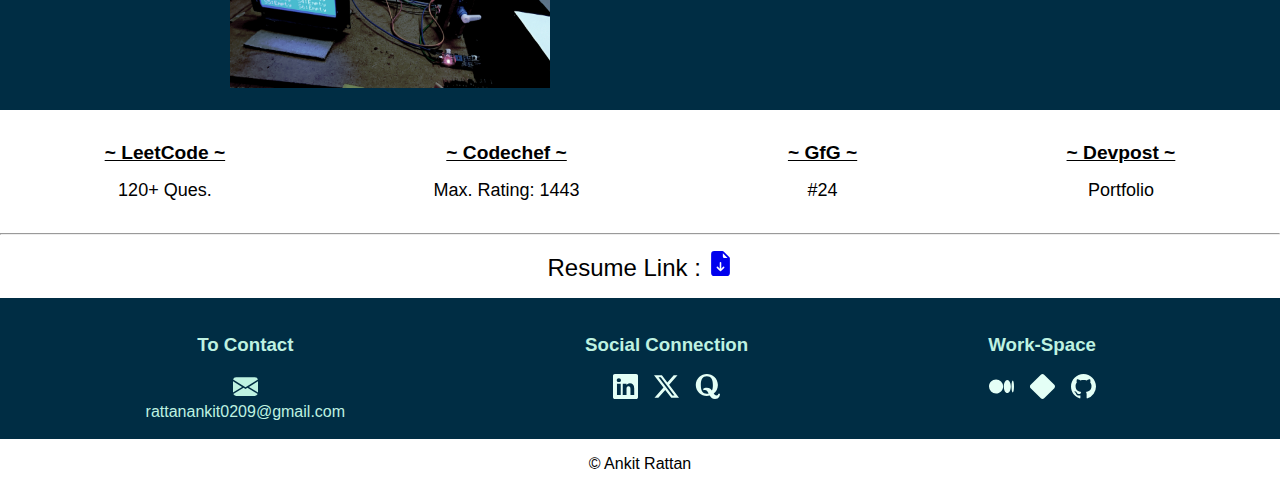
==== commit 35003a61: "Exp Sec" ====
--- a/Task-1/index.html
+++ b/Task-1/index.html
@@ -43,7 +43,7 @@
     <div class="inner-abt">
 
         <div class="txt-abt">
-            <p>As a second-year college student at NIT Delhi , I am excited to begin exploring my interests and building a strong foundation for my future career. I am eager to get involved in coding, story writing and other online stuffs and gain valuable experience in these fields . With a strong work ethic and a commitment to excellence, I am confident that I have the skills and drive to succeed in any challenge. I am eager to connect with professionals in my field and learn from their experiences as I begin my journey.</p>
+            <p>As a second-year college student at NIT Delhi , I am excited to begin exploring my interests and building a strong foundation for my future career. I am eager to get involved in coding, story writing and other online stuffs and gain valuable experience in these fields . With a strong work ethic and a commitment to excellence, I am confident that I have the skills and drive to succeed in any challenge. I am eager to connect with professionals in my field and learn from their experiences.</p>
         </div>
         <div class="abt-img">
             <img src="images/about-me-img.png" alt="">
@@ -59,12 +59,23 @@
         <div class="inside-skill">
             
             <div  class="prg skills">
+                <div class="skill-img">
+                    <svg xmlns="http://www.w3.org/2000/svg" width="35" height="35" fill="currentColor" class="bi bi-code-slash" viewBox="0 0 16 16">
+                        <path d="M10.478 1.647a.5.5 0 1 0-.956-.294l-4 13a.5.5 0 0 0 .956.294l4-13zM4.854 4.146a.5.5 0 0 1 0 .708L1.707 8l3.147 3.146a.5.5 0 0 1-.708.708l-3.5-3.5a.5.5 0 0 1 0-.708l3.5-3.5a.5.5 0 0 1 .708 0zm6.292 0a.5.5 0 0 0 0 .708L14.293 8l-3.147 3.146a.5.5 0 0 0 .708.708l3.5-3.5a.5.5 0 0 0 0-.708l-3.5-3.5a.5.5 0 0 0-.708 0z"/>
+                      </svg>
+                </div>
                 <h3><b>Programming Language</b></h3>
                 <p>
                     C++ <br> Python <br> C
                 </p>
             </div>
             <div class="dev skills">
+                <div class="skill-img">
+                    <svg xmlns="http://www.w3.org/2000/svg" width="35" height="35" fill="currentColor" class="bi bi-cpu-fill" viewBox="0 0 16 16">
+                        <path d="M6.5 6a.5.5 0 0 0-.5.5v3a.5.5 0 0 0 .5.5h3a.5.5 0 0 0 .5-.5v-3a.5.5 0 0 0-.5-.5h-3z"/>
+                        <path d="M5.5.5a.5.5 0 0 0-1 0V2A2.5 2.5 0 0 0 2 4.5H.5a.5.5 0 0 0 0 1H2v1H.5a.5.5 0 0 0 0 1H2v1H.5a.5.5 0 0 0 0 1H2v1H.5a.5.5 0 0 0 0 1H2A2.5 2.5 0 0 0 4.5 14v1.5a.5.5 0 0 0 1 0V14h1v1.5a.5.5 0 0 0 1 0V14h1v1.5a.5.5 0 0 0 1 0V14h1v1.5a.5.5 0 0 0 1 0V14a2.5 2.5 0 0 0 2.5-2.5h1.5a.5.5 0 0 0 0-1H14v-1h1.5a.5.5 0 0 0 0-1H14v-1h1.5a.5.5 0 0 0 0-1H14v-1h1.5a.5.5 0 0 0 0-1H14A2.5 2.5 0 0 0 11.5 2V.5a.5.5 0 0 0-1 0V2h-1V.5a.5.5 0 0 0-1 0V2h-1V.5a.5.5 0 0 0-1 0V2h-1V.5zm1 4.5h3A1.5 1.5 0 0 1 11 6.5v3A1.5 1.5 0 0 1 9.5 11h-3A1.5 1.5 0 0 1 5 9.5v-3A1.5 1.5 0 0 1 6.5 5z"/>
+                      </svg>
+                </div>
                 <h3><b>Development</b></h3>
                 <p>
 
@@ -73,6 +84,14 @@
                 
             </div>
             <div class="core skills">
+                <div class="skill-img">
+                    <svg xmlns="http://www.w3.org/2000/svg" width="35" height="35" fill="currentColor" class="bi bi-router-fill" viewBox="0 0 16 16">
+                        <path d="M5.525 3.025a3.5 3.5 0 0 1 4.95 0 .5.5 0 1 0 .707-.707 4.5 4.5 0 0 0-6.364 0 .5.5 0 0 0 .707.707Z"/>
+                        <path d="M6.94 4.44a1.5 1.5 0 0 1 2.12 0 .5.5 0 0 0 .708-.708 2.5 2.5 0 0 0-3.536 0 .5.5 0 0 0 .707.707Z"/>
+                        <path d="M2.974 2.342a.5.5 0 1 0-.948.316L3.806 8H1.5A1.5 1.5 0 0 0 0 9.5v2A1.5 1.5 0 0 0 1.5 13H2a.5.5 0 0 0 .5.5h2A.5.5 0 0 0 5 13h6a.5.5 0 0 0 .5.5h2a.5.5 0 0 0 .5-.5h.5a1.5 1.5 0 0 0 1.5-1.5v-2A1.5 1.5 0 0 0 14.5 8h-2.306l1.78-5.342a.5.5 0 1 0-.948-.316L11.14 8H4.86L2.974 2.342ZM2.5 11a.5.5 0 1 1 0-1 .5.5 0 0 1 0 1Zm4.5-.5a.5.5 0 1 1 1 0 .5.5 0 0 1-1 0Zm2.5.5a.5.5 0 1 1 0-1 .5.5 0 0 1 0 1Zm1.5-.5a.5.5 0 1 1 1 0 .5.5 0 0 1-1 0Zm2 0a.5.5 0 1 1 1 0 .5.5 0 0 1-1 0Z"/>
+                        <path d="M8.5 5.5a.5.5 0 1 1-1 0 .5.5 0 0 1 1 0Z"/>
+                      </svg>
+                </div>
                 <h3><b>Core</b></h3>
                 <p>
                     Network Analysis <br> Transmission Line 
@@ -80,9 +99,14 @@
                 </p>
             </div>
             <div class="soft skills">
+                <div class="skill-img">
+                    <svg xmlns="http://www.w3.org/2000/svg" width="30" height="30" fill="currentColor" class="bi bi-globe" viewBox="0 0 16 16">
+                        <path d="M0 8a8 8 0 1 1 16 0A8 8 0 0 1 0 8zm7.5-6.923c-.67.204-1.335.82-1.887 1.855A7.97 7.97 0 0 0 5.145 4H7.5V1.077zM4.09 4a9.267 9.267 0 0 1 .64-1.539 6.7 6.7 0 0 1 .597-.933A7.025 7.025 0 0 0 2.255 4H4.09zm-.582 3.5c.03-.877.138-1.718.312-2.5H1.674a6.958 6.958 0 0 0-.656 2.5h2.49zM4.847 5a12.5 12.5 0 0 0-.338 2.5H7.5V5H4.847zM8.5 5v2.5h2.99a12.495 12.495 0 0 0-.337-2.5H8.5zM4.51 8.5a12.5 12.5 0 0 0 .337 2.5H7.5V8.5H4.51zm3.99 0V11h2.653c.187-.765.306-1.608.338-2.5H8.5zM5.145 12c.138.386.295.744.468 1.068.552 1.035 1.218 1.65 1.887 1.855V12H5.145zm.182 2.472a6.696 6.696 0 0 1-.597-.933A9.268 9.268 0 0 1 4.09 12H2.255a7.024 7.024 0 0 0 3.072 2.472zM3.82 11a13.652 13.652 0 0 1-.312-2.5h-2.49c.062.89.291 1.733.656 2.5H3.82zm6.853 3.472A7.024 7.024 0 0 0 13.745 12H11.91a9.27 9.27 0 0 1-.64 1.539 6.688 6.688 0 0 1-.597.933zM8.5 12v2.923c.67-.204 1.335-.82 1.887-1.855.173-.324.33-.682.468-1.068H8.5zm3.68-1h2.146c.365-.767.594-1.61.656-2.5h-2.49a13.65 13.65 0 0 1-.312 2.5zm2.802-3.5a6.959 6.959 0 0 0-.656-2.5H12.18c.174.782.282 1.623.312 2.5h2.49zM11.27 2.461c.247.464.462.98.64 1.539h1.835a7.024 7.024 0 0 0-3.072-2.472c.218.284.418.598.597.933zM10.855 4a7.966 7.966 0 0 0-.468-1.068C9.835 1.897 9.17 1.282 8.5 1.077V4h2.355z"/>
+                      </svg>
+                </div>
                 <h3><b>Soft Skills</b></h3>
                 <p>
-                    Content Development <br> Digital Marketing <br> SEO <br> Hubspot Certified Content-Marketing
+                    Digital Marketing <br> Fiction Writing <br> Hubspot Certified Content-Marketing
                 </p>
             </div>
         </div>
--- a/Task-1/style.css
+++ b/Task-1/style.css
@@ -203,10 +203,12 @@
     color: azure;
 }
 .skills h3{
-    font-size: xx-large;
+    font-size: 1.5rem;
+    text-shadow: 1px 1px 2px  rgb(250, 201, 199);
 }
 .skills p{
-    color: rgb(0, 45, 68);
+    margin-top: 2rem;
+    color:  rgb(250, 201, 199);
     transition-duration: .5s;
 
 }
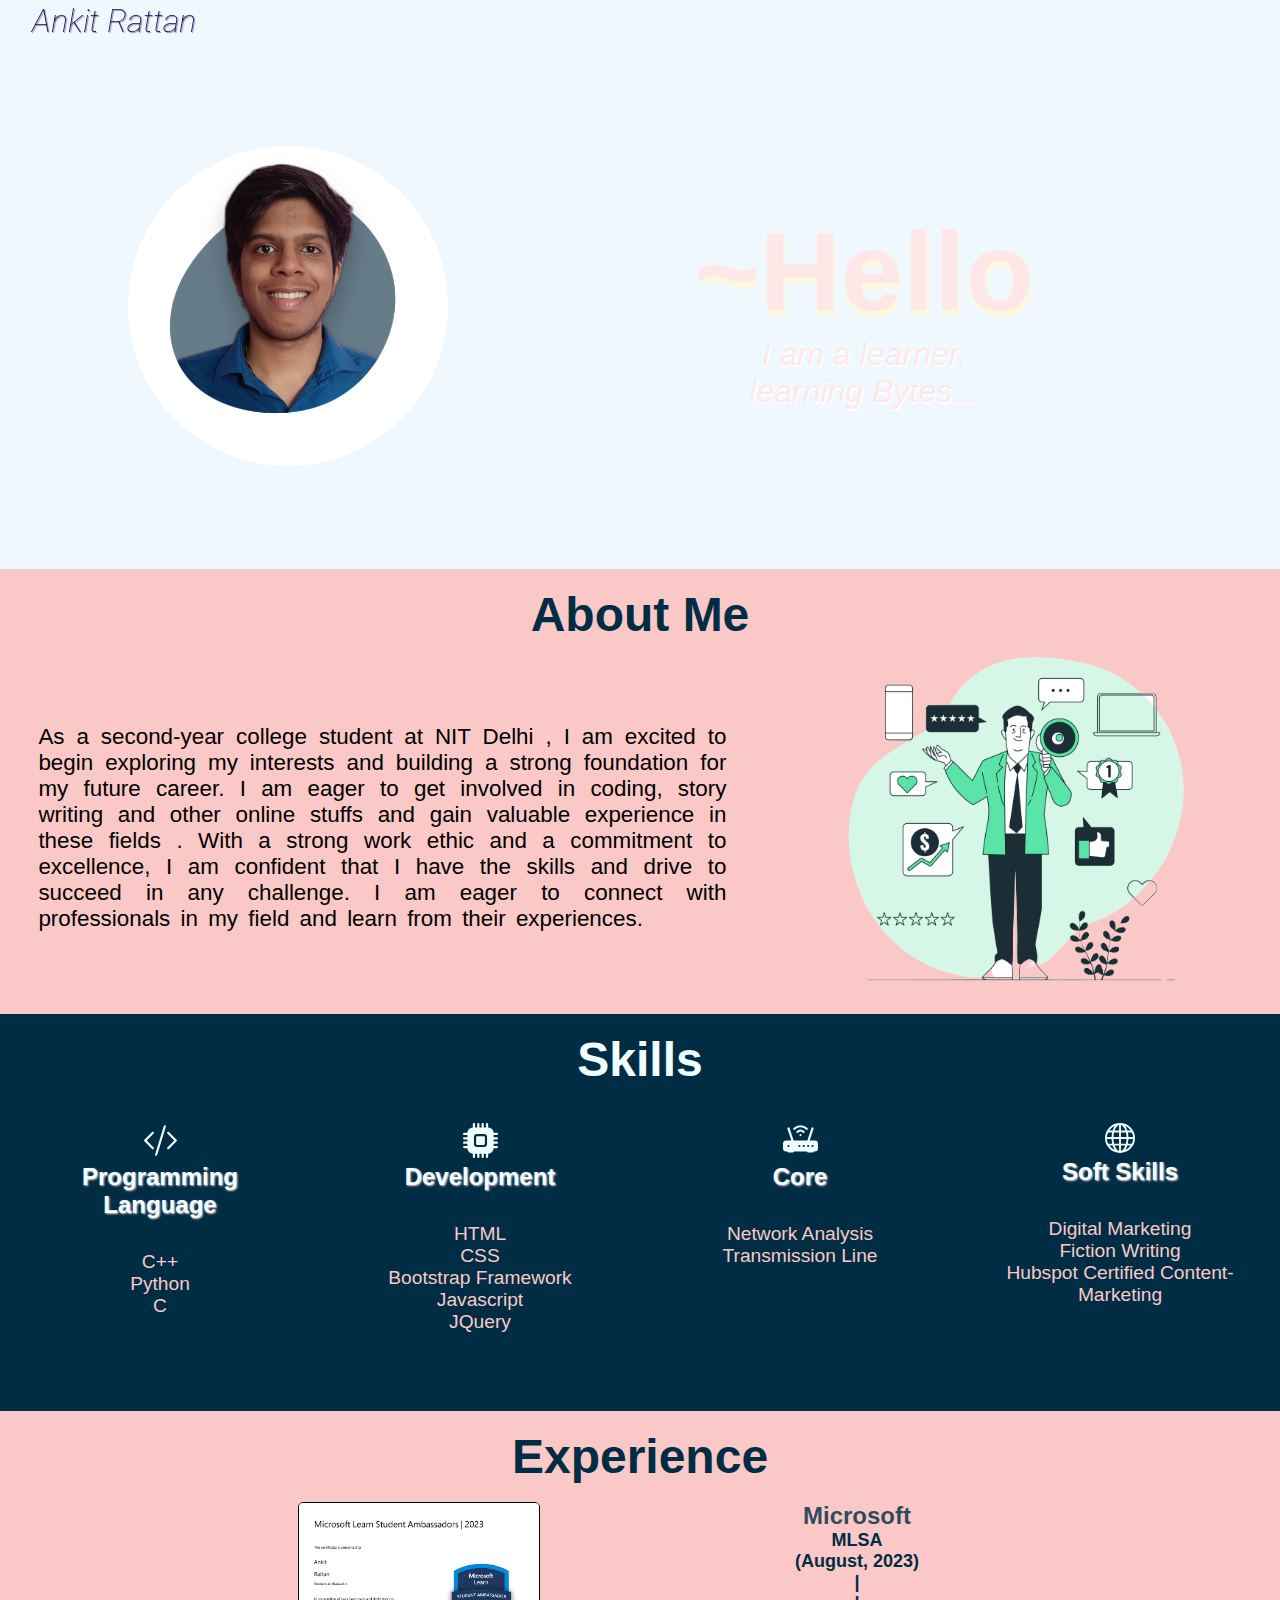
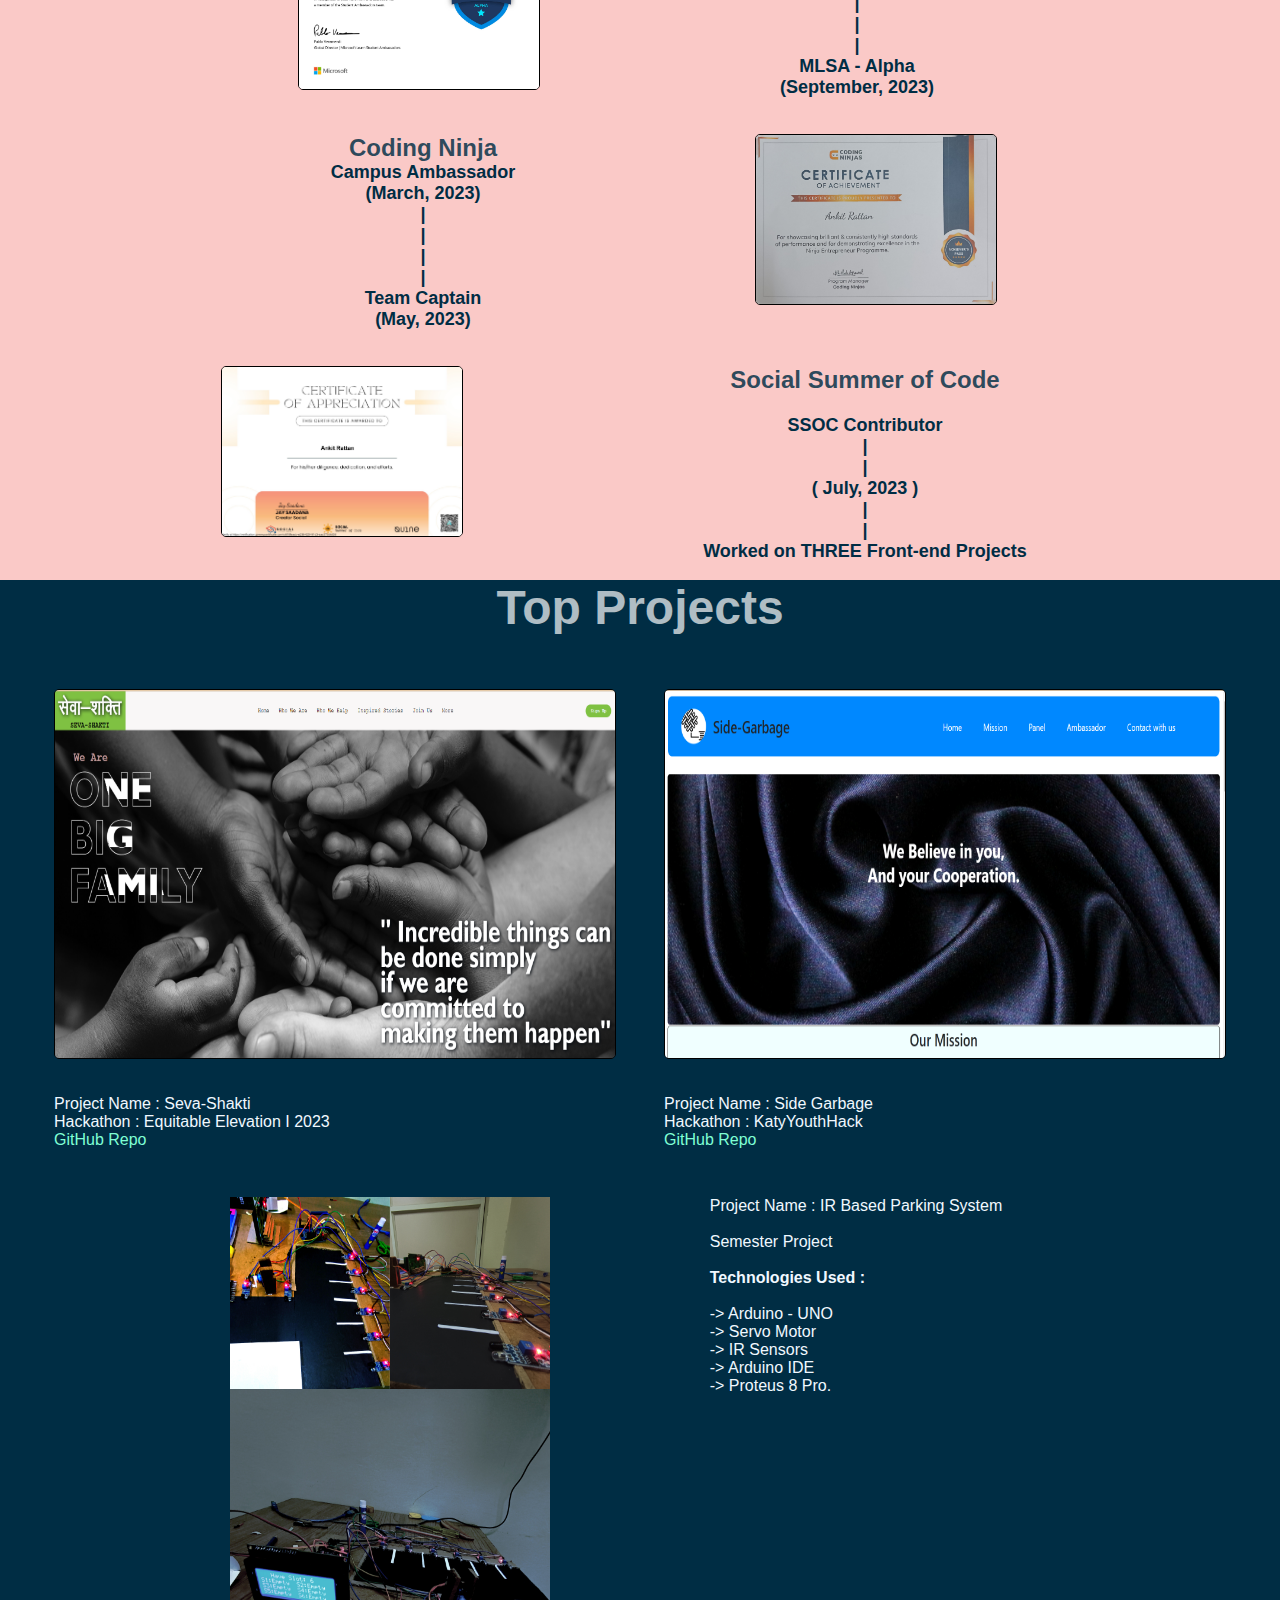
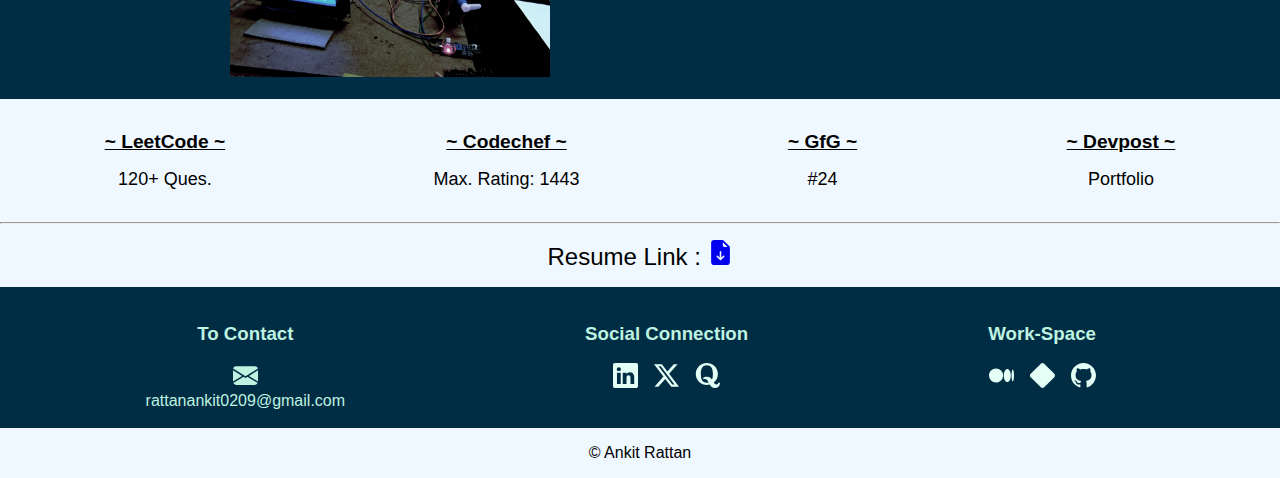
==== commit a9ce9729: "last changes" ====
--- a/Task-1/index.html
+++ b/Task-1/index.html
@@ -29,7 +29,7 @@
         </div>
         
         <div class="bio">
-            <p><b> ~Hello  </b><br> I am Ankit Rattan </p>
+            <p><b> ~Hello  </b><br> I am a learner, <br>learning Bytes... </p>
             
         </div>
     </section>
@@ -39,6 +39,7 @@
 
 <!-- About me section  -->
 <section class="abt-me">
+    <br>
     <h1>About Me</h1>
     <div class="inner-abt">
 
@@ -262,18 +263,21 @@
     </section>
 <hr>
     <!-- Resume Section -->
-    <section class="resume">
-        <!-- Link to Resume  -->
-        Resume Link : 
-        <!-- Download icon  -->
-        <a href="#resume-link">
-            <svg xmlns="http://www.w3.org/2000/svg" width="25" height="25" fill="currentColor" class="bi bi-file-earmark-arrow-down-fill" viewBox="0 0 16 16">
-                <path d="M9.293 0H4a2 2 0 0 0-2 2v12a2 2 0 0 0 2 2h8a2 2 0 0 0 2-2V4.707A1 1 0 0 0 13.707 4L10 .293A1 1 0 0 0 9.293 0zM9.5 3.5v-2l3 3h-2a1 1 0 0 1-1-1zm-1 4v3.793l1.146-1.147a.5.5 0 0 1 .708.708l-2 2a.5.5 0 0 1-.708 0l-2-2a.5.5 0 0 1 .708-.708L7.5 11.293V7.5a.5.5 0 0 1 1 0z"/>
-            </svg>
-        </a>
-
-
-    </section>
+    <div class="outer-res">
+        
+        <section class="resume">
+            <!-- Link to Resume  -->
+            Resume Link : 
+            <!-- Download icon  -->
+            <a href="#resume-link">
+                <svg xmlns="http://www.w3.org/2000/svg" width="25" height="25" fill="currentColor" class="bi bi-file-earmark-arrow-down-fill" viewBox="0 0 16 16">
+                    <path d="M9.293 0H4a2 2 0 0 0-2 2v12a2 2 0 0 0 2 2h8a2 2 0 0 0 2-2V4.707A1 1 0 0 0 13.707 4L10 .293A1 1 0 0 0 9.293 0zM9.5 3.5v-2l3 3h-2a1 1 0 0 1-1-1zm-1 4v3.793l1.146-1.147a.5.5 0 0 1 .708.708l-2 2a.5.5 0 0 1-.708 0l-2-2a.5.5 0 0 1 .708-.708L7.5 11.293V7.5a.5.5 0 0 1 1 0z"/>
+                </svg>
+            </a>
+            
+            
+        </section>
+    </div>
     <!-- Contact Section  -->
 
     <section class="contact">
--- a/Task-1/style.css
+++ b/Task-1/style.css
@@ -3,15 +3,18 @@
     padding: 0;
 }
 body{
-    /* background-image: url("images/blob-scatter-haikei.png"); */
+    background-color: aliceblue;
+}
+
+.upper{
+    /* background-color: rgb(0, 4, 43); */
+    background-image: url("images/neon-bg.png");
     background-repeat: no-repeat;
+    background-position: bottom;
     background-size: cover;
-    background-position:top;
-    /* background-color: rgb(244, 255, 219); */
-
-}
-.upper{
-    background-color: rgb(0, 45, 68);
+    position: sticky;
+    top: 0%;
+    z-index: -1;
 
 }
 /* Navbar */
@@ -22,6 +25,7 @@
     /* background-color: rgb(225, 225, 225); */
     border-radius: 5px;
     /* box-shadow: 1px 1px 1px rgba(98, 98, 98, 0.505); */
+
 }
 
 @keyframes nameblink {
@@ -88,8 +92,13 @@
     display: flex;
     gap:10%;
     flex-wrap: wrap;
-    justify-content: center; 
-
+    justify-content: center;
+    margin: auto; 
+    margin-bottom: 2.5rem;
+    margin-top: 4rem;
+    position: sticky;
+    top: 0px;
+    z-index: 1;
 }
 
 .about .image img{
@@ -101,11 +110,11 @@
     justify-items: center;
     margin: 7%;
     margin-left: 40%;
-}
-.image img:hover{
-    box-shadow:5px 7px 7px 7px rgb(69, 69, 69);
-    transition-duration: 0.5s;
-}
+    position: sticky;
+    top: 0px;
+    z-index: 1;
+}
+
 
 .bio{
     /* border: 0px solid white; */
@@ -113,22 +122,29 @@
     border-radius: 48%;
     margin: auto;
     transition-duration: .5s;
+    position: sticky;
+    top: 0px;
+    z-index: 1;
 }
 .bio p{
-    color: rgb(195, 198, 255);
-    text-shadow: 1px 1px 1px black;
+    color: rgb(254, 232, 231);
+    text-shadow: 1px 2px 2px rgb(255, 255, 255);
     justify-content: center;
     text-align: center;
     margin: 1rem;
     font-size:xx-large;
     font-style: italic;
     font-family: 'Lucida Sans', 'Lucida Sans Regular', 'Lucida Grande', 'Lucida Sans Unicode', Geneva, Verdana, sans-serif;
+    position: sticky;
+    top: 0px;
+    z-index: 1;
 }
 .bio p b{
     font-style:normal;
     font-family:'Trebuchet MS', 'Lucida Sans Unicode', 'Lucida Grande', 'Lucida Sans', Arial, sans-serif;
-    color: rgb(195, 198, 255);
+    color: rgb(254, 232, 231);
     font-size:7rem;
+    text-shadow: 1px 5px 5px rgb(255, 248, 211);
 }
 
 /* .bio:hover{
@@ -138,9 +154,10 @@
 
 /* About Me */
 .abt-me{
-    background-color: rgba(250, 201, 199, 0.584);
-    justify-content: center;
-    text-align: center;
+    background-color: rgb(250, 201, 199);
+    justify-content: center;
+    text-align: center;
+    z-index: 100;
 }
 .inner-abt{
     text-align: justify;
@@ -170,12 +187,13 @@
 /* Skill Section */
 .skill{
     background-color: rgb(0, 45, 68);
-    z-index: 1;
+    z-index: 100;
     
 }
 .inside-skill{
     
     display: flex;
+    flex-wrap: wrap;
 
 }
 
@@ -226,11 +244,12 @@
 
 .exper{
     text-align: center;  
-    background-color: rgba(250, 201, 199, 0.584);
+    background-color: rgb(250, 201, 199);
     /* background-color: rgba(244, 173, 170, 0.584); */
     background-repeat: no-repeat;
     background-position: center;
     background-size: cover;  
+    z-index: 2;
 }
 
 .exper h1{
@@ -266,11 +285,17 @@
 .common-exp img{
     border: 1px solid black;
     border-radius: 5px;
+    max-width: 15rem;
+    max-width: 15rem;   
+    transition-duration: 1s;    
+}
+
+.common-exp img:hover{
     max-width: 20rem;
     max-width: 20rem;   
-    box-shadow: 1px 2px 2px 2px rgb(122, 122, 122);  
-}
-
+    box-shadow:  5px 5px 5px rgb(255, 255, 255);  
+    transition-duration: 1s;    
+}
 
 .microsoft{
     margin-left: 0px;
@@ -361,7 +386,6 @@
     height: 30rem;
 }
 
-/* Blogs */
 
 /* Programming Link */
 .cp{
@@ -369,6 +393,7 @@
     flex-wrap: wrap;
     justify-content: space-around;
     transition-duration: .5s;
+    background-color: aliceblue;
 }
 .cp:hover{
     background-color: rgb(227, 227, 227);
@@ -398,10 +423,13 @@
     margin-top: 1rem;
 }
 /* Resume */
+.outer-res{    
+    background-color: aliceblue;
+}
 .resume{
     font-family:'Trebuchet MS', 'Lucida Sans Unicode', 'Lucida Grande', 'Lucida Sans', Arial, sans-serif;
     font-size:x-large;
-    margin: 1rem 1rem 1rem 1rem;
+    padding: 1rem 1rem 1rem 1rem;
     justify-content: center;
     text-align: center;
 
@@ -479,8 +507,9 @@
 
 /* Footer */
 footer{
+    background-color: aliceblue;
     justify-content: center;
     text-align: center;
     font-family: 'Gill Sans', 'Gill Sans MT', Calibri, 'Trebuchet MS', sans-serif;
-    margin: 1rem 1rem 1rem 1rem;
-}
+    padding: 1rem 1rem 1rem 1rem;
+}
